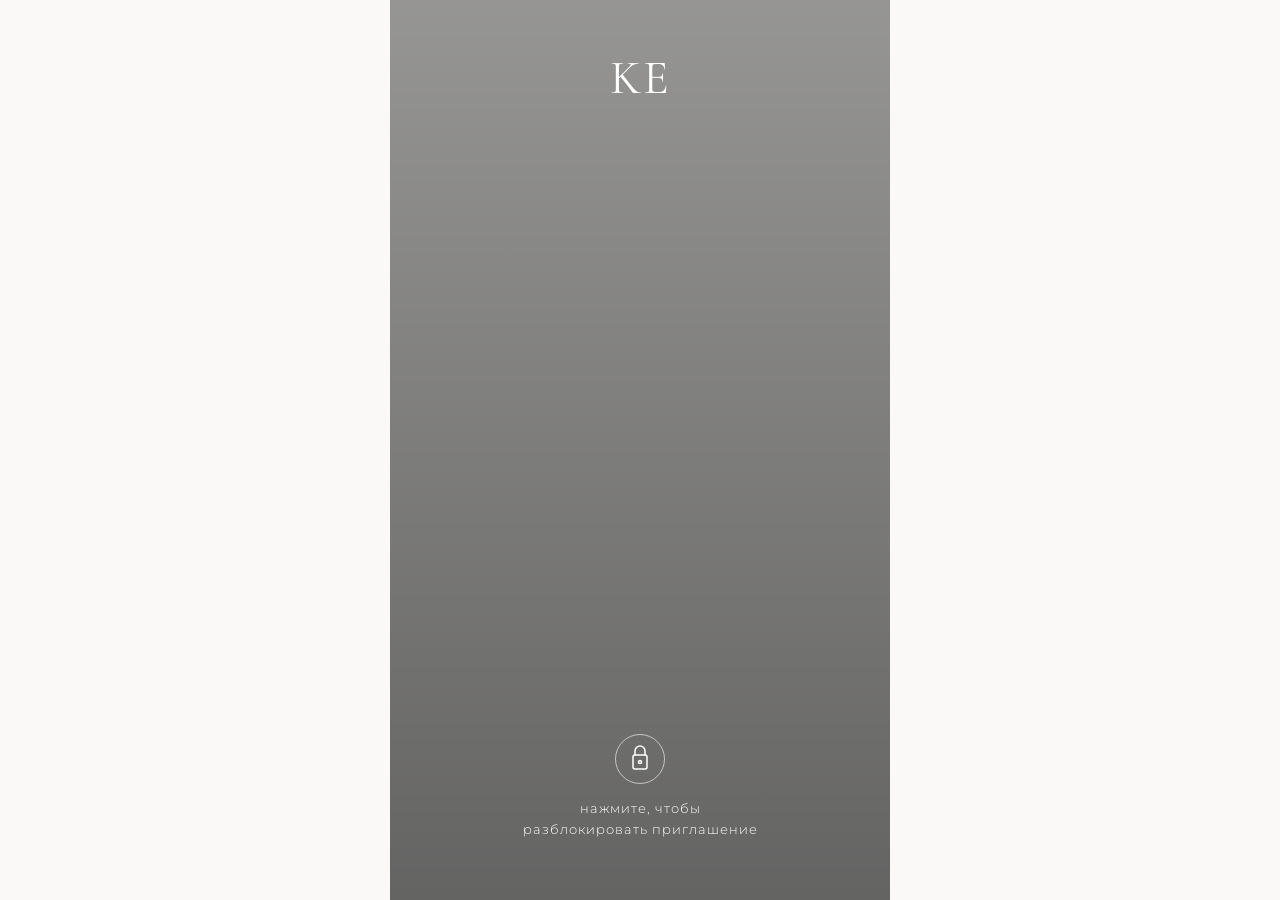
==== index.html @ 3325b59b "Rename main.html to index.html" ====
<!DOCTYPE html>
<html lang="ru">
<head>
    <meta charset="UTF-8">
    <meta name="viewport" content="width=device-width, initial-scale=1.0">
    <title>Приглашение на свадьбу | KE</title>
    <link rel="stylesheet" href="style.css">
    <link rel="preconnect" href="https://fonts.googleapis.com">
    <link rel="preconnect" href="https://fonts.gstatic.com" crossorigin>
    <link href="https://fonts.googleapis.com/css2?family=Cormorant+Garamond:wght@400;500;600&family=Montserrat:wght@300;400;500&display=swap" rel="stylesheet">
</head>
<body>

    <div id="unlock-screen" class="hero-screen">
        <div class="hero-logo">KE</div>
        <div class="unlock-container" id="unlock-btn">
            <div class="lock-icon">
                <svg width="24" height="30" viewBox="0 0 24 30" fill="none" stroke="currentColor" stroke-width="1.5">
                    <rect x="5" y="11" width="14" height="14" rx="2"></rect>
                    <path d="M7 11V7a5 5 0 0110 0v4"></path>
                    <circle cx="12" cy="18" r="1.5"></circle>
                </svg>
            </div>
            <p>нажмите, чтобы<br>разблокировать приглашение</p>
        </div>
    </div>

    <div id="main-content" class="content-hidden">
        
        <section class="section-greeting">
            <p class="italic-subtitle">осталось до свадьбы:</p>
            <div class="countdown" id="countdown">
                <div class="time-block"><span id="days">0</span><small>дней</small></div>
                <div class="colon">:</div>
                <div class="time-block"><span id="hours">0</span><small>часов</small></div>
                <div class="colon">:</div>
                <div class="time-block"><span id="minutes">0</span><small>минут</small></div>
                <div class="colon">:</div>
                <div class="time-block"><span id="seconds">0</span><small>секунд</small></div>
            </div>

            <h1 class="main-title">ДОРОГИЕ ГОСТИ!</h1>
            <p class="main-text">с большим удовольствием приглашаем<br>вас отпраздновать самое важное событие<br>в нашей жизни - свадьбу!</p>

            <div class="date-display">
                <div class="date-row">
                    <span>МАЙ</span>
                    <span class="day-number">25</span>
                    <span>ВС</span>
                </div>
                <div class="year-row">2025</div>
            </div>
        </section>

        <section class="section-location">
            <h2 class="section-title">МЕСТО ТОРЖЕСТВА</h2>
            <p class="main-text">регистрация нашего брака пройдет<br>во Дворце Бракосочетания</p>
            <p class="main-text address">адрес: Малый Харитоньевский<br>пер., 10, стр 1.</p>
            
            <div class="map-container">
                <img src="https://images.unsplash.com/photo-1524661135-423995f22d0b?auto=format&fit=crop&w=600&q=80" alt="Карта проезда">
            </div>

            <p class="main-text">наша свадьба пройдет на<br>теплоходе "Императрица"</p>
        </section>

        <section class="section-program">
            <h2 class="section-title">ПРОГРАММА ДНЯ</h2>
            <p class="main-text date-subtitle">воскресенье, 25 мая 2025 г.</p>

            <div class="program-item">
                <div class="program-time">12:30</div>
                <div class="program-desc">регистрация брака</div>
                <img src="https://images.unsplash.com/photo-1515934751635-c81c6bc9a2d8?auto=format&fit=crop&w=600&q=80" alt="Кольца">
            </div>

            <div class="program-item">
                <div class="program-time">15:00 - 22:00</div>
                <div class="program-desc">праздничный вечер</div>
                <img src="https://images.unsplash.com/photo-1511795409834-ef04bbd61622?auto=format&fit=crop&w=600&q=80" alt="Праздник">
            </div>
        </section>

        <section class="section-info">
            <h2 class="section-title">ДРЕСС-КОД</h2>
            <p class="main-text">у нас нет строгих требований и<br>пожеланий к вашим нарядам, главное<br>для нас - ваше присутствие, приходите в<br>том, в чем будете чувствовать себя<br>самыми красивыми</p>

            <h2 class="section-title">ПОЖЕЛАНИЯ</h2>
            <p class="main-text">пожалуйста, оставьте ваших малышей в<br>надежных руках на время праздничного<br>вечера, так как на теплоходе не<br>предусмотрены детские зоны для<br>организации детского досуга</p>
        </section>

        <section class="section-rsvp">
            <h2 class="section-title">АНКЕТА ГОСТЯ</h2>
            <p class="main-text">Пожалуйста, подтвердите свое<br>присутствие до 10.05.2025</p>

            <form id="rsvp-form" class="rsvp-form">
                <div class="form-group">
                    <label>Ваши имя и фамилия</label>
                    <input type="text" name="name" required>
                </div>

                <div class="form-group radio-group">
                    <label>Сможете ли присутствовать на<br>нашем торжестве?</label>
                    <label class="radio-label"><input type="radio" name="attendance" value="yes" required> Да</label>
                    <label class="radio-label"><input type="radio" name="attendance" value="no"> Нет</label>
                    <label class="radio-label"><input type="radio" name="attendance" value="maybe"> Пока не знаю</label>
                </div>

                <div class="form-group">
                    <label>С кем вы планируете прийти?</label>
                    <input type="text" name="companion">
                </div>

                <button type="submit" class="submit-btn">ОТВЕТИТЬ</button>
            </form>
        </section>

        <section class="section-contact">
            <h2 class="section-title">СВЯЗЬ</h2>
            <p class="main-text">если вы заблудились, готовите<br>сюрприз или у вас появились какие-<br>либо вопросы, вам с радостью<br>поможет наш ведущий</p>
            
            <div class="host-box">
                <span class="host-name">Вадим</span>
            </div>
        </section>

    </div>

    <script src="script.js"></script>
</body>
</html>
---- style.css ----
/* Базовые настройки */
:root {
    --bg-color: #faf9f7;
    --text-color: #2c2c2c;
    --accent-color: #000000;
    --border-color: #d1d1d1;
    --font-serif: 'Cormorant Garamond', serif;
    --font-sans: 'Montserrat', sans-serif;
}

* {
    box-sizing: border-box;
    margin: 0;
    padding: 0;
}

body {
    background-color: var(--bg-color);
    color: var(--text-color);
    font-family: var(--font-sans);
    line-height: 1.6;
    display: flex;
    flex-direction: column;
    align-items: center; /* Центрирование для десктопов */
    -webkit-font-smoothing: antialiased;
}

/* Ограничиваем ширину для десктопов, чтобы сохранить мобильный вид */
#main-content {
    width: 100%;
    max-width: 500px; /* Идеальная ширина для таких приглашений */
    background-color: #ffffff;
    box-shadow: 0 0 20px rgba(0,0,0,0.05);
    overflow: hidden;
    transition: opacity 1s ease;
}

.content-hidden {
    opacity: 0;
    height: 0;
    overflow: hidden;
}

.content-visible {
    opacity: 1;
    height: auto;
}

/* Стартовый экран с фото */
.hero-screen {
    position: relative;
    width: 100%;
    max-width: 500px;
    height: 100vh;
    background-image: linear-gradient(rgba(0,0,0,0.4), rgba(0,0,0,0.6)), url('https://images.unsplash.com/photo-1519741497674-611481863552?auto=format&fit=crop&w=800&q=80');
    background-size: cover;
    background-position: center;
    display: flex;
    flex-direction: column;
    justify-content: space-between;
    align-items: center;
    color: #ffffff;
    transition: transform 0.8s ease, opacity 0.8s ease;
}

.hero-screen.hidden {
    transform: translateY(-100%);
    opacity: 0;
    pointer-events: none;
    position: absolute;
}

.hero-logo {
    font-family: var(--font-serif);
    font-size: 3rem;
    margin-top: 40px;
    letter-spacing: 2px;
}

.unlock-container {
    margin-bottom: 60px;
    text-align: center;
    cursor: pointer;
    animation: pulse 2s infinite;
}

.lock-icon {
    width: 50px;
    height: 50px;
    border: 1px solid rgba(255,255,255,0.6);
    border-radius: 50%;
    display: flex;
    justify-content: center;
    align-items: center;
    margin: 0 auto 15px auto;
}

.unlock-container p {
    font-size: 0.8rem;
    font-weight: 300;
    letter-spacing: 1px;
}

@keyframes pulse {
    0% { transform: scale(1); opacity: 0.8; }
    50% { transform: scale(1.05); opacity: 1; }
    100% { transform: scale(1); opacity: 0.8; }
}

/* Общие стили для секций */
section {
    padding: 60px 20px;
    text-align: center;
}

.section-title, .main-title {
    font-family: var(--font-serif);
    font-size: 2rem;
    font-weight: 400;
    text-transform: uppercase;
    letter-spacing: 2px;
    margin-bottom: 30px;
}

.main-text {
    font-size: 0.9rem;
    font-weight: 300;
    color: #555;
    margin-bottom: 20px;
}

/* Таймер */
.italic-subtitle {
    font-family: var(--font-serif);
    font-style: italic;
    font-size: 1.5rem;
    margin-bottom: 20px;
}

.countdown {
    display: flex;
    justify-content: center;
    align-items: center;
    margin-bottom: 50px;
}

.time-block {
    display: flex;
    flex-direction: column;
    min-width: 50px;
}

.time-block span {
    font-size: 1.8rem;
    font-weight: 400;
}

.time-block small {
    font-size: 0.6rem;
    text-transform: uppercase;
    letter-spacing: 1px;
    color: #777;
}

.colon {
    font-size: 1.5rem;
    margin: 0 10px 15px 10px;
}

/* Дата */
.date-display {
    margin-top: 40px;
    border-top: 1px solid var(--border-color);
    border-bottom: 1px solid var(--border-color);
    padding: 15px 0;
    width: 80%;
    margin-left: auto;
    margin-right: auto;
}

.date-row {
    display: flex;
    justify-content: center;
    align-items: center;
    font-size: 1.2rem;
    letter-spacing: 2px;
}

.day-number {
    font-size: 2.5rem;
    font-family: var(--font-serif);
    margin: 0 20px;
}

.year-row {
    font-size: 1.1rem;
    letter-spacing: 4px;
    margin-top: 10px;
}

/* Программа */
.date-subtitle {
    margin-bottom: 30px;
}

.program-item {
    border: 1px dashed var(--accent-color);
    padding: 20px;
    margin-bottom: 20px;
}

.program-time {
    font-size: 1.1rem;
    font-weight: 500;
    margin-bottom: 5px;
}

.program-desc {
    font-size: 0.9rem;
    margin-bottom: 15px;
}

.program-item img, .map-container img {
    width: 100%;
    height: auto;
    display: block;
}

.map-container {
    margin: 20px 0;
}

/* Анкета (Форма) */
.rsvp-form {
    text-align: left;
    margin-top: 30px;
}

.form-group {
    margin-bottom: 25px;
}

.form-group label {
    display: block;
    font-size: 0.9rem;
    margin-bottom: 10px;
    text-align: center;
}

input[type="text"] {
    width: 100%;
    padding: 12px;
    border: 1px solid var(--border-color);
    background: transparent;
    font-family: var(--font-sans);
    font-size: 1rem;
    text-align: center;
}

input[type="text"]:focus {
    outline: none;
    border-color: var(--accent-color);
}

.radio-group {
    display: flex;
    flex-direction: column;
    align-items: flex-start;
    padding-left: 20%;
}

.radio-label {
    display: flex !important;
    align-items: center;
    font-size: 0.9rem !important;
    font-weight: 300;
    margin-bottom: 8px !important;
    cursor: pointer;
}

.radio-label input {
    margin-right: 10px;
    accent-color: var(--accent-color);
}

.submit-btn {
    display: block;
    width: 150px;
    margin: 40px auto 0;
    padding: 12px 0;
    background: transparent;
    border: 1px solid var(--accent-color);
    font-family: var(--font-serif);
    font-size: 1.1rem;
    letter-spacing: 2px;
    cursor: pointer;
    transition: all 0.3s ease;
}

.submit-btn:hover {
    background: var(--accent-color);
    color: #fff;
}

/* Связь */
.host-box {
    border: 1px dashed var(--accent-color);
    padding: 20px;
    margin: 30px auto 0;
    width: 80%;
}

.host-name {
    font-family: var(--font-serif);
    font-size: 2rem;
    font-style: italic;
}
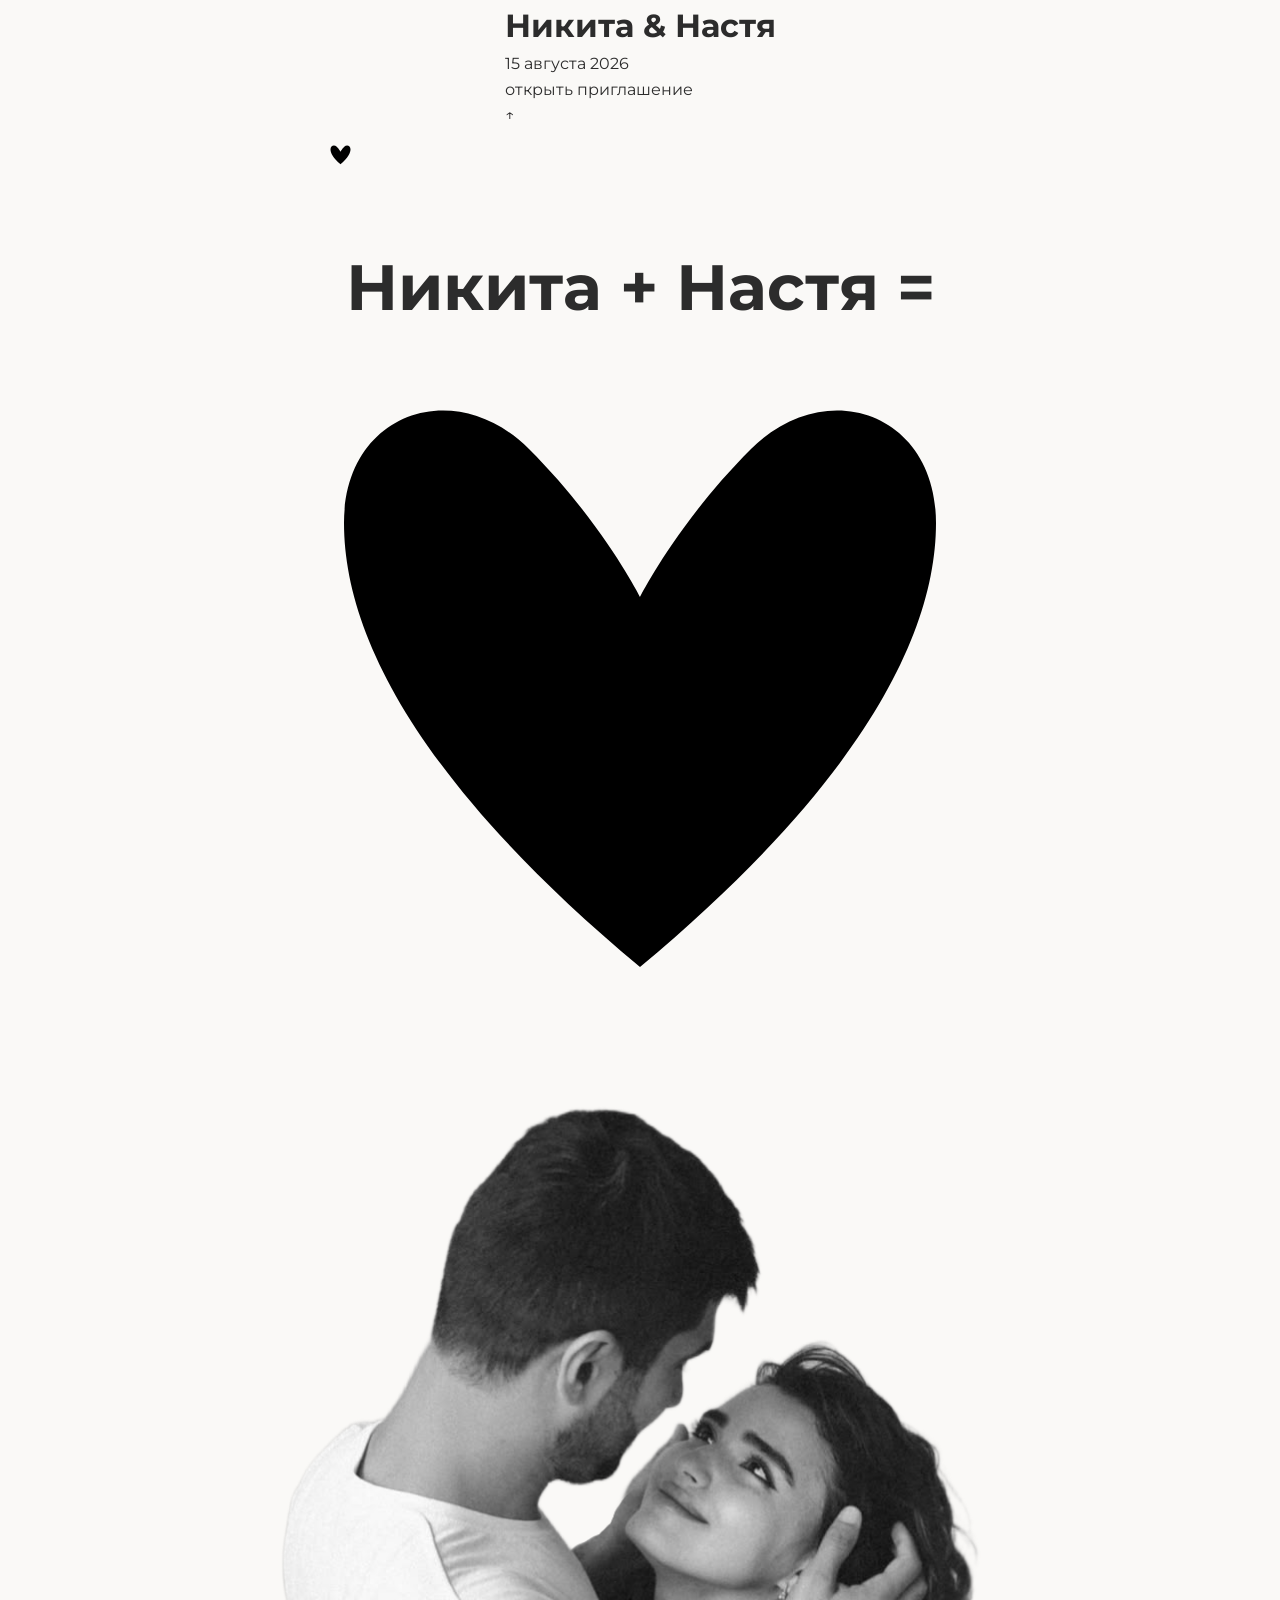
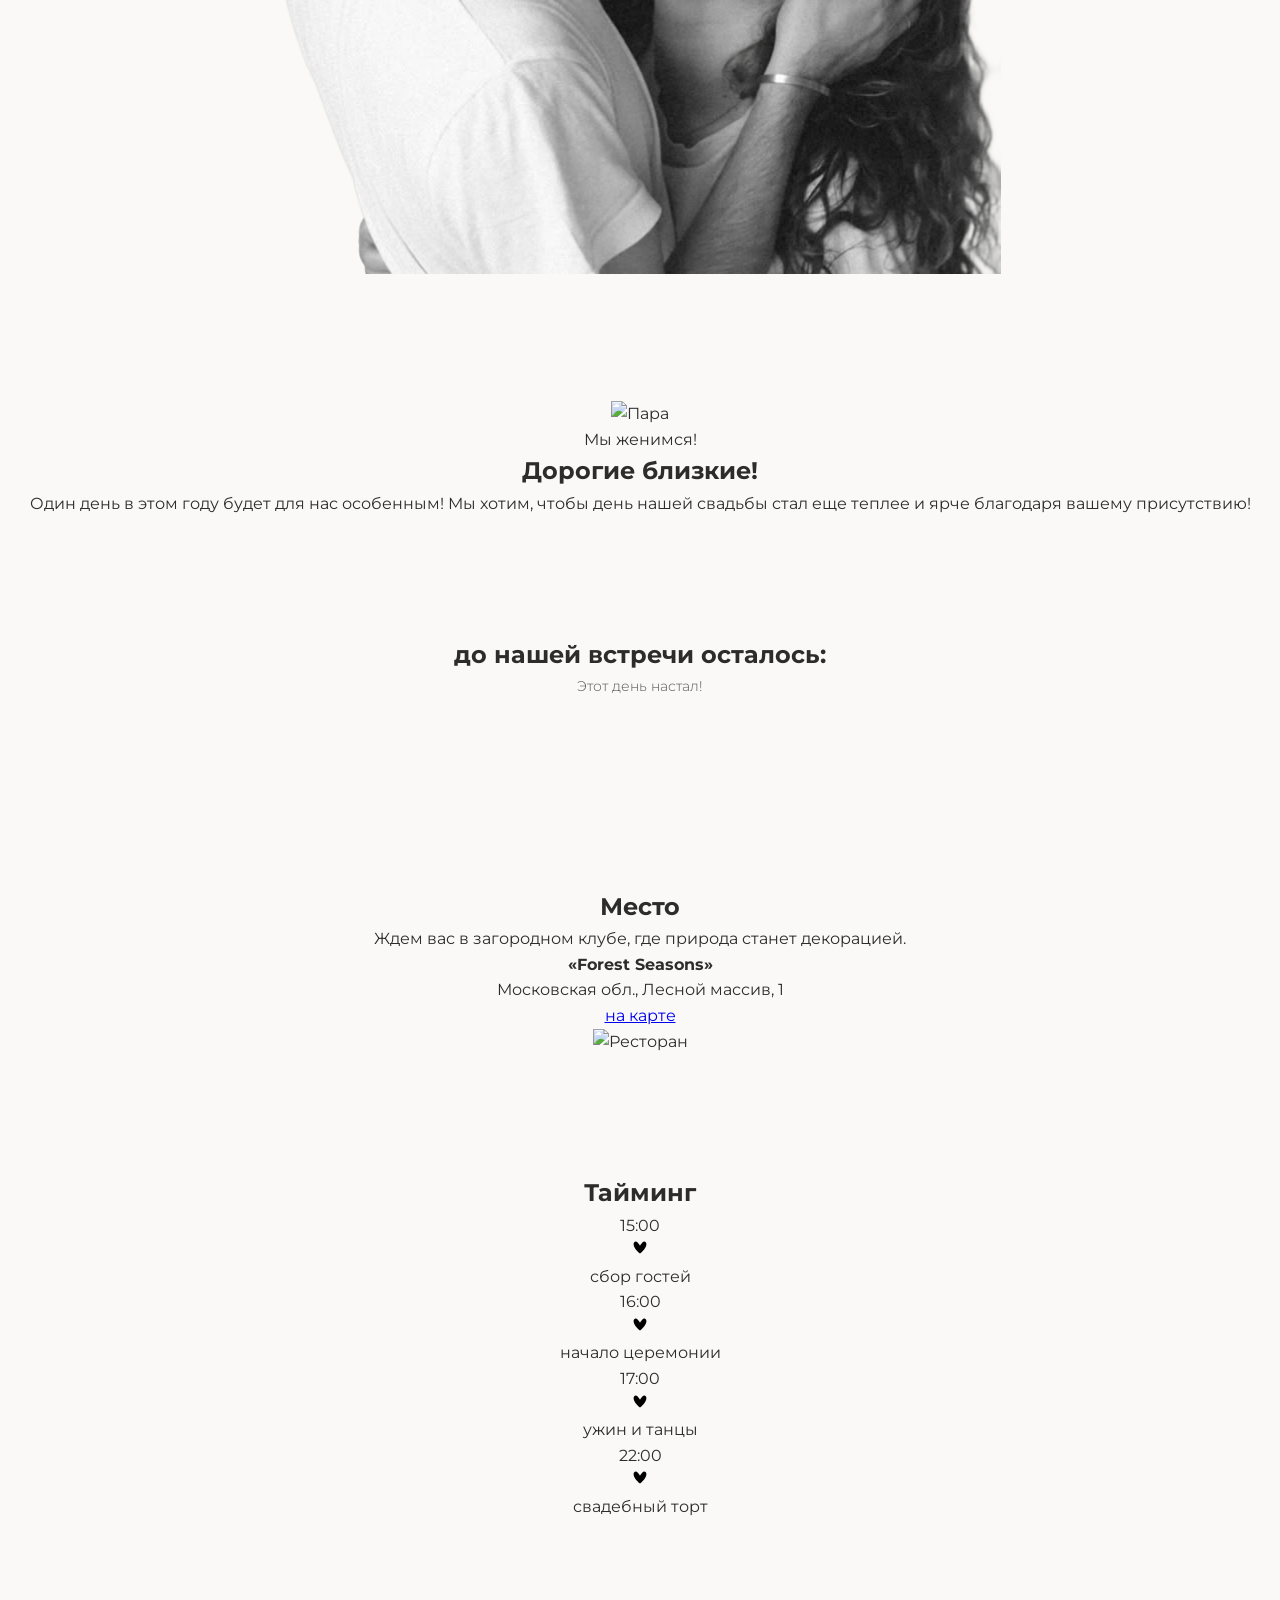
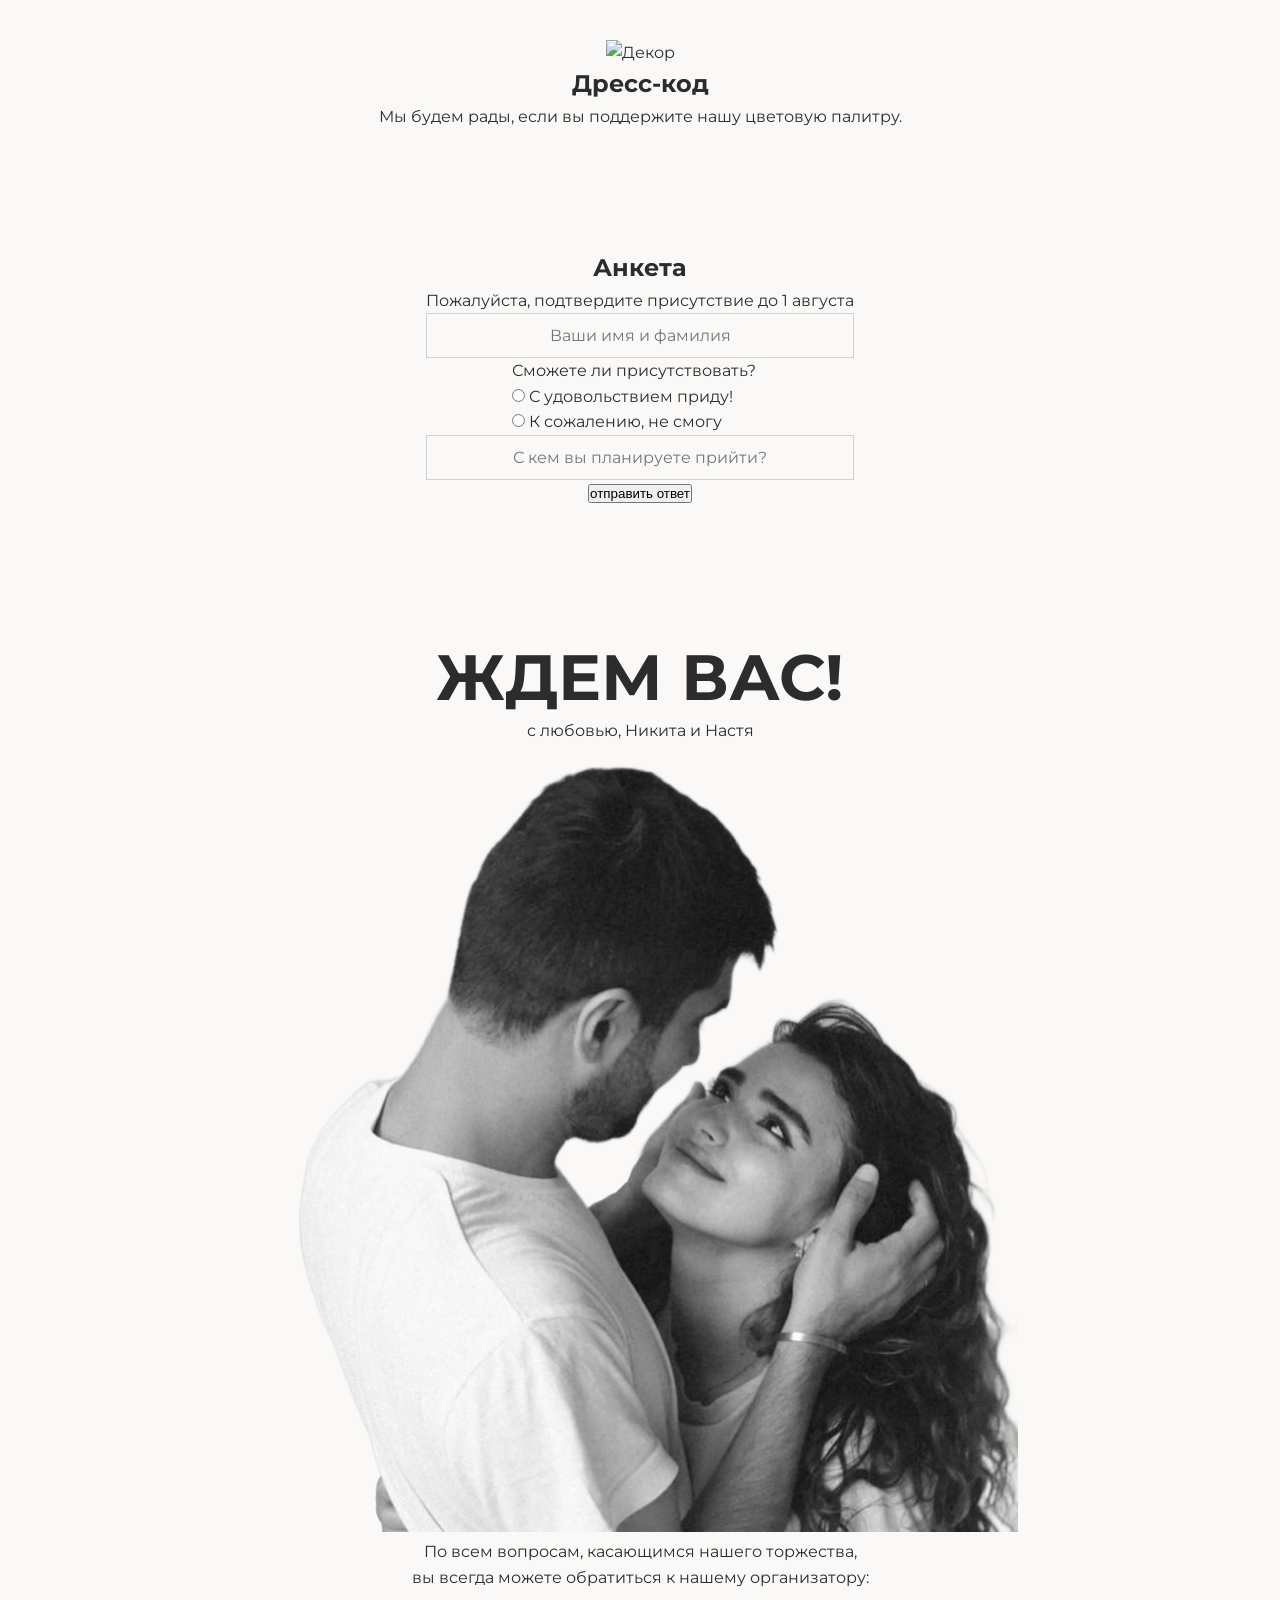
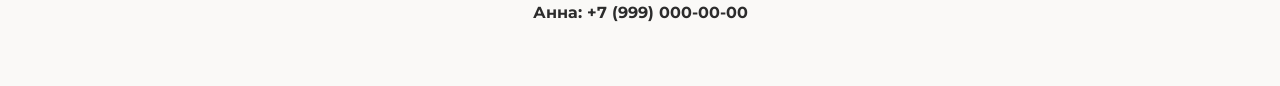
==== commit dc15167d: "html" ====
--- a/index.html
+++ b/index.html
@@ -3,127 +3,166 @@
 <head>
     <meta charset="UTF-8">
     <meta name="viewport" content="width=device-width, initial-scale=1.0">
-    <title>Приглашение на свадьбу | KE</title>
+    <title>Приглашение на свадьбу | Крафт v2</title>
     <link rel="stylesheet" href="style.css">
     <link rel="preconnect" href="https://fonts.googleapis.com">
     <link rel="preconnect" href="https://fonts.gstatic.com" crossorigin>
-    <link href="https://fonts.googleapis.com/css2?family=Cormorant+Garamond:wght@400;500;600&family=Montserrat:wght@300;400;500&display=swap" rel="stylesheet">
+    <link href="https://fonts.googleapis.com/css2?family=Caveat:wght@500;700&family=Montserrat:wght@400;500;600&family=Amatic+SC:wght@700&display=swap" rel="stylesheet">
 </head>
 <body>
 
-    <div id="unlock-screen" class="hero-screen">
-        <div class="hero-logo">KE</div>
-        <div class="unlock-container" id="unlock-btn">
-            <div class="lock-icon">
-                <svg width="24" height="30" viewBox="0 0 24 30" fill="none" stroke="currentColor" stroke-width="1.5">
-                    <rect x="5" y="11" width="14" height="14" rx="2"></rect>
-                    <path d="M7 11V7a5 5 0 0110 0v4"></path>
-                    <circle cx="12" cy="18" r="1.5"></circle>
-                </svg>
+    <div id="unlock-screen">
+        <div class="unlock-content">
+            <h1 class="unlock-names">Никита & Настя</h1>
+            <p class="unlock-date">15 августа 2026</p>
+            <div class="swipe-btn" id="unlock-btn">
+                <span>открыть приглашение</span>
+                <div class="arrow-up">↑</div>
             </div>
-            <p>нажмите, чтобы<br>разблокировать приглашение</p>
         </div>
     </div>
 
-    <div id="main-content" class="content-hidden">
+    <div id="main-wrapper" class="hidden">
         
-        <section class="section-greeting">
-            <p class="italic-subtitle">осталось до свадьбы:</p>
-            <div class="countdown" id="countdown">
-                <div class="time-block"><span id="days">0</span><small>дней</small></div>
-                <div class="colon">:</div>
-                <div class="time-block"><span id="hours">0</span><small>часов</small></div>
-                <div class="colon">:</div>
-                <div class="time-block"><span id="minutes">0</span><small>минут</small></div>
-                <div class="colon">:</div>
-                <div class="time-block"><span id="seconds">0</span><small>секунд</small></div>
-            </div>
+        <div class="blob-bg blob-bg-green blob-1"></div>
+        <div class="blob-bg blob-bg-red blob-2"></div>
 
-            <h1 class="main-title">ДОРОГИЕ ГОСТИ!</h1>
-            <p class="main-text">с большим удовольствием приглашаем<br>вас отпраздновать самое важное событие<br>в нашей жизни - свадьбу!</p>
+        <svg class="decor decor-star-1" width="40" height="40" viewBox="0 0 100 100" fill="none" stroke="var(--accent-green)" stroke-width="4" stroke-linecap="round"><path d="M50 10 Q50 50 10 50 Q50 50 50 90 Q50 50 90 50 Q50 50 50 10"/></svg>
+        <svg class="decor decor-star-2" width="30" height="30" viewBox="0 0 100 100" fill="none" stroke="var(--accent-red)" stroke-width="4" stroke-linecap="round"><path d="M50 10 Q50 50 10 50 Q50 50 50 90 Q50 50 90 50 Q50 50 50 10"/></svg>
+        <svg class="decor decor-heart-1" width="25" height="25" viewBox="0 0 100 100" fill="var(--accent-red)"><path d="M50 85 C20 60 10 40 10 25 C10 10 25 5 35 15 C45 25 50 35 50 35 C50 35 55 25 65 15 C75 5 90 10 90 25 C90 40 80 60 50 85 Z"/></svg>
 
-            <div class="date-display">
-                <div class="date-row">
-                    <span>МАЙ</span>
-                    <span class="day-number">25</span>
-                    <span>ВС</span>
+        <main class="container">
+            
+            <section class="section hero-section reveal">
+                <div class="hero-content text-center">
+                    <h1 class="marker-title text-dark" style="font-size: 4rem;">Никита + Настя =</h1>
+                    <div class="hero-photo-wrapper">
+                        <svg class="bg-heart" viewBox="0 0 100 100" fill="var(--accent-red)"><path d="M50 85 C20 60 10 40 10 25 C10 10 25 5 35 15 C45 25 50 35 50 35 C50 35 55 25 65 15 C75 5 90 10 90 25 C90 40 80 60 50 85 Z"/></svg>
+                            
+                        <img src="end.png" alt="Никита и Настя" class="couple-photo">
+                        </div>
+                    </div>
                 </div>
-                <div class="year-row">2025</div>
-            </div>
-        </section>
+            </section>
 
-        <section class="section-location">
-            <h2 class="section-title">МЕСТО ТОРЖЕСТВА</h2>
-            <p class="main-text">регистрация нашего брака пройдет<br>во Дворце Бракосочетания</p>
-            <p class="main-text address">адрес: Малый Харитоньевский<br>пер., 10, стр 1.</p>
-            
-            <div class="map-container">
-                <img src="https://images.unsplash.com/photo-1524661135-423995f22d0b?auto=format&fit=crop&w=600&q=80" alt="Карта проезда">
-            </div>
+            <section class="section header-section reveal">
+                <div class="polaroid rotate-right with-tape">
+                    <img src="https://images.unsplash.com/photo-1520854221256-17451cc331bf?auto=format&fit=crop&w=800&q=80" alt="Пара">
+                    <div class="polaroid-caption">Мы женимся!</div>
+                </div>
+                <div class="text-blob-wrapper text-blob-green reveal">
+                    <h2 class="marker-title text-center text-white">Дорогие близкие!</h2>
+                    <p class="text-center text-white">Один день в этом году будет для нас особенным! Мы хотим, чтобы день нашей свадьбы стал еще теплее и ярче благодаря вашему присутствию!</p>
+                </div>
+            </section>
 
-            <p class="main-text">наша свадьба пройдет на<br>теплоходе "Императрица"</p>
-        </section>
+            <section class="section timer-section reveal">
+                <h2 class="handwritten">до нашей встречи осталось:</h2>
+                <div class="countdown" id="countdown">
+                    <div class="sticker"><span id="days">00</span><small>дней</small></div>
+                    <div class="sticker"><span id="hours">00</span><small>часов</small></div>
+                    <div class="sticker"><span id="minutes">00</span><small>минут</small></div>
+                    <div class="sticker"><span id="seconds">00</span><small>секунд</small></div>
+                </div>
+            </section>
 
-        <section class="section-program">
-            <h2 class="section-title">ПРОГРАММА ДНЯ</h2>
-            <p class="main-text date-subtitle">воскресенье, 25 мая 2025 г.</p>
+            <section class="section place-section reveal">
+                <div class="text-blob-wrapper text-blob-red reveal">
+                    <h2 class="marker-title text-center text-white">Место</h2>
+                    <p class="text-center text-white">Ждем вас в загородном клубе, где природа станет декорацией.</p>
+                    <p class="text-center text-white"><strong>«Forest Seasons»</strong><br>Московская обл., Лесной массив, 1</p>
+                    <a href="#" class="btn-outline">на карте</a>
+                </div>
+                <div class="polaroid rotate-left with-tape">
+                    <img src="https://images.unsplash.com/photo-1519225421980-715cb0215aed?auto=format&fit=crop&w=800&q=80" alt="Ресторан">
+                </div>
+            </section>
 
-            <div class="program-item">
-                <div class="program-time">12:30</div>
-                <div class="program-desc">регистрация брака</div>
-                <img src="https://images.unsplash.com/photo-1515934751635-c81c6bc9a2d8?auto=format&fit=crop&w=600&q=80" alt="Кольца">
-            </div>
+            <section class="section timeline-section reveal">
+                <h2 class="marker-title text-green">Тайминг</h2>
+                <div class="timeline-simple">
+                    
+                    <div class="time-row reveal">
+                        <div class="time-val">15:00</div>
+                        <svg class="time-heart" width="16" height="16" viewBox="0 0 100 100" fill="var(--accent-red)"><path d="M50 85 C20 60 10 40 10 25 C10 10 25 5 35 15 C45 25 50 35 50 35 C50 35 55 25 65 15 C75 5 90 10 90 25 C90 40 80 60 50 85 Z"/></svg>
+                        <div class="time-desc">сбор гостей</div>
+                    </div>
 
-            <div class="program-item">
-                <div class="program-time">15:00 - 22:00</div>
-                <div class="program-desc">праздничный вечер</div>
-                <img src="https://images.unsplash.com/photo-1511795409834-ef04bbd61622?auto=format&fit=crop&w=600&q=80" alt="Праздник">
-            </div>
-        </section>
+                    <div class="time-row reveal">
+                        <div class="time-val">16:00</div>
+                        <svg class="time-heart" width="16" height="16" viewBox="0 0 100 100" fill="var(--accent-red)"><path d="M50 85 C20 60 10 40 10 25 C10 10 25 5 35 15 C45 25 50 35 50 35 C50 35 55 25 65 15 C75 5 90 10 90 25 C90 40 80 60 50 85 Z"/></svg>
+                        <div class="time-desc">начало церемонии</div>
+                    </div>
 
-        <section class="section-info">
-            <h2 class="section-title">ДРЕСС-КОД</h2>
-            <p class="main-text">у нас нет строгих требований и<br>пожеланий к вашим нарядам, главное<br>для нас - ваше присутствие, приходите в<br>том, в чем будете чувствовать себя<br>самыми красивыми</p>
+                    <div class="time-row reveal">
+                        <div class="time-val">17:00</div>
+                        <svg class="time-heart" width="16" height="16" viewBox="0 0 100 100" fill="var(--accent-red)"><path d="M50 85 C20 60 10 40 10 25 C10 10 25 5 35 15 C45 25 50 35 50 35 C50 35 55 25 65 15 C75 5 90 10 90 25 C90 40 80 60 50 85 Z"/></svg>
+                        <div class="time-desc">ужин и танцы</div>
+                    </div>
 
-            <h2 class="section-title">ПОЖЕЛАНИЯ</h2>
-            <p class="main-text">пожалуйста, оставьте ваших малышей в<br>надежных руках на время праздничного<br>вечера, так как на теплоходе не<br>предусмотрены детские зоны для<br>организации детского досуга</p>
-        </section>
+                    <div class="time-row reveal">
+                        <div class="time-val">22:00</div>
+                        <svg class="time-heart" width="16" height="16" viewBox="0 0 100 100" fill="var(--accent-red)"><path d="M50 85 C20 60 10 40 10 25 C10 10 25 5 35 15 C45 25 50 35 50 35 C50 35 55 25 65 15 C75 5 90 10 90 25 C90 40 80 60 50 85 Z"/></svg>
+                        <div class="time-desc">свадебный торт</div>
+                    </div>
 
-        <section class="section-rsvp">
-            <h2 class="section-title">АНКЕТА ГОСТЯ</h2>
-            <p class="main-text">Пожалуйста, подтвердите свое<br>присутствие до 10.05.2025</p>
+                </div>
+            </section>
 
-            <form id="rsvp-form" class="rsvp-form">
-                <div class="form-group">
-                    <label>Ваши имя и фамилия</label>
-                    <input type="text" name="name" required>
+            <section class="section dresscode-section reveal">
+                <div class="polaroid rotate-right with-tape">
+                    <img src="https://images.unsplash.com/photo-1511795409834-ef04bbd61622?auto=format&fit=crop&w=800&q=80" alt="Декор">
+                </div>
+                <div class="text-blob-wrapper text-blob-green reveal">
+                    <h2 class="marker-title text-center text-white">Дресс-код</h2>
+                    <p class="text-center text-white">Мы будем рады, если вы поддержите нашу цветовую палитру.</p>
+                    <div class="color-palette">
+                        <div class="color-circle" style="background-color: #8B9A7B;"></div>
+                        <div class="color-circle" style="background-color: #E08A82;"></div>
+                        <div class="color-circle" style="background-color: #D6CBB8;"></div>
+                        <div class="color-circle" style="background-color: #A3A3A3;"></div>
+                    </div>
+                </div>
+            </section>
+
+            <section class="section rsvp-section reveal">
+                <div class="rsvp-card">
+                    <h2 class="marker-title text-green text-center">Анкета</h2>
+                    <p class="handwritten text-center">Пожалуйста, подтвердите присутствие до 1 августа</p>
+                    
+                    <form id="rsvp-form">
+                        <input type="text" placeholder="Ваши имя и фамилия" required>
+                        
+                        <div class="radio-group">
+                            <p>Сможете ли присутствовать?</p>
+                            <label><input type="radio" name="attend" value="yes" required> С удовольствием приду!</label>
+                            <label><input type="radio" name="attend" value="no"> К сожалению, не смогу</label>
+                        </div>
+                        
+                        <input type="text" placeholder="С кем вы планируете прийти?">
+                        
+                        <button type="submit" class="btn-solid">отправить ответ</button>
+                    </form>
+                </div>
+            </section>
+
+            <section class="section end-section reveal">
+                <h2 class="marker-title text-dark" style="font-size: 4rem;">ЖДЕМ ВАС!</h2>
+                <p class="handwritten text-center" style="margin-top: -10px;">с любовью, Никита и Настя</p>
+                
+                <div class="hero-photo-wrapper mt-4">
+                    <svg class="decor decor-star-3" width="30" height="30" viewBox="0 0 100 100" fill="none" stroke="var(--accent-green)" stroke-width="4" stroke-linecap="round"><path d="M50 10 Q50 50 10 50 Q50 50 50 90 Q50 50 90 50 Q50 50 50 10"/></svg>
+                    
+                    <img src="end.png" alt="Никита и Настя" class="couple-photo">
                 </div>
 
-                <div class="form-group radio-group">
-                    <label>Сможете ли присутствовать на<br>нашем торжестве?</label>
-                    <label class="radio-label"><input type="radio" name="attendance" value="yes" required> Да</label>
-                    <label class="radio-label"><input type="radio" name="attendance" value="no"> Нет</label>
-                    <label class="radio-label"><input type="radio" name="attendance" value="maybe"> Пока не знаю</label>
+                <div class="contact-info text-center">
+                    <p>По всем вопросам, касающимся нашего торжества,<br>вы всегда можете обратиться к нашему организатору:</p>
+                    <p style="margin-top: 10px;"><strong>Анна: +7 (999) 000-00-00</strong></p>
                 </div>
+            </section>
 
-                <div class="form-group">
-                    <label>С кем вы планируете прийти?</label>
-                    <input type="text" name="companion">
-                </div>
-
-                <button type="submit" class="submit-btn">ОТВЕТИТЬ</button>
-            </form>
-        </section>
-
-        <section class="section-contact">
-            <h2 class="section-title">СВЯЗЬ</h2>
-            <p class="main-text">если вы заблудились, готовите<br>сюрприз или у вас появились какие-<br>либо вопросы, вам с радостью<br>поможет наш ведущий</p>
-            
-            <div class="host-box">
-                <span class="host-name">Вадим</span>
-            </div>
-        </section>
-
+        </main>
     </div>
 
     <script src="script.js"></script>
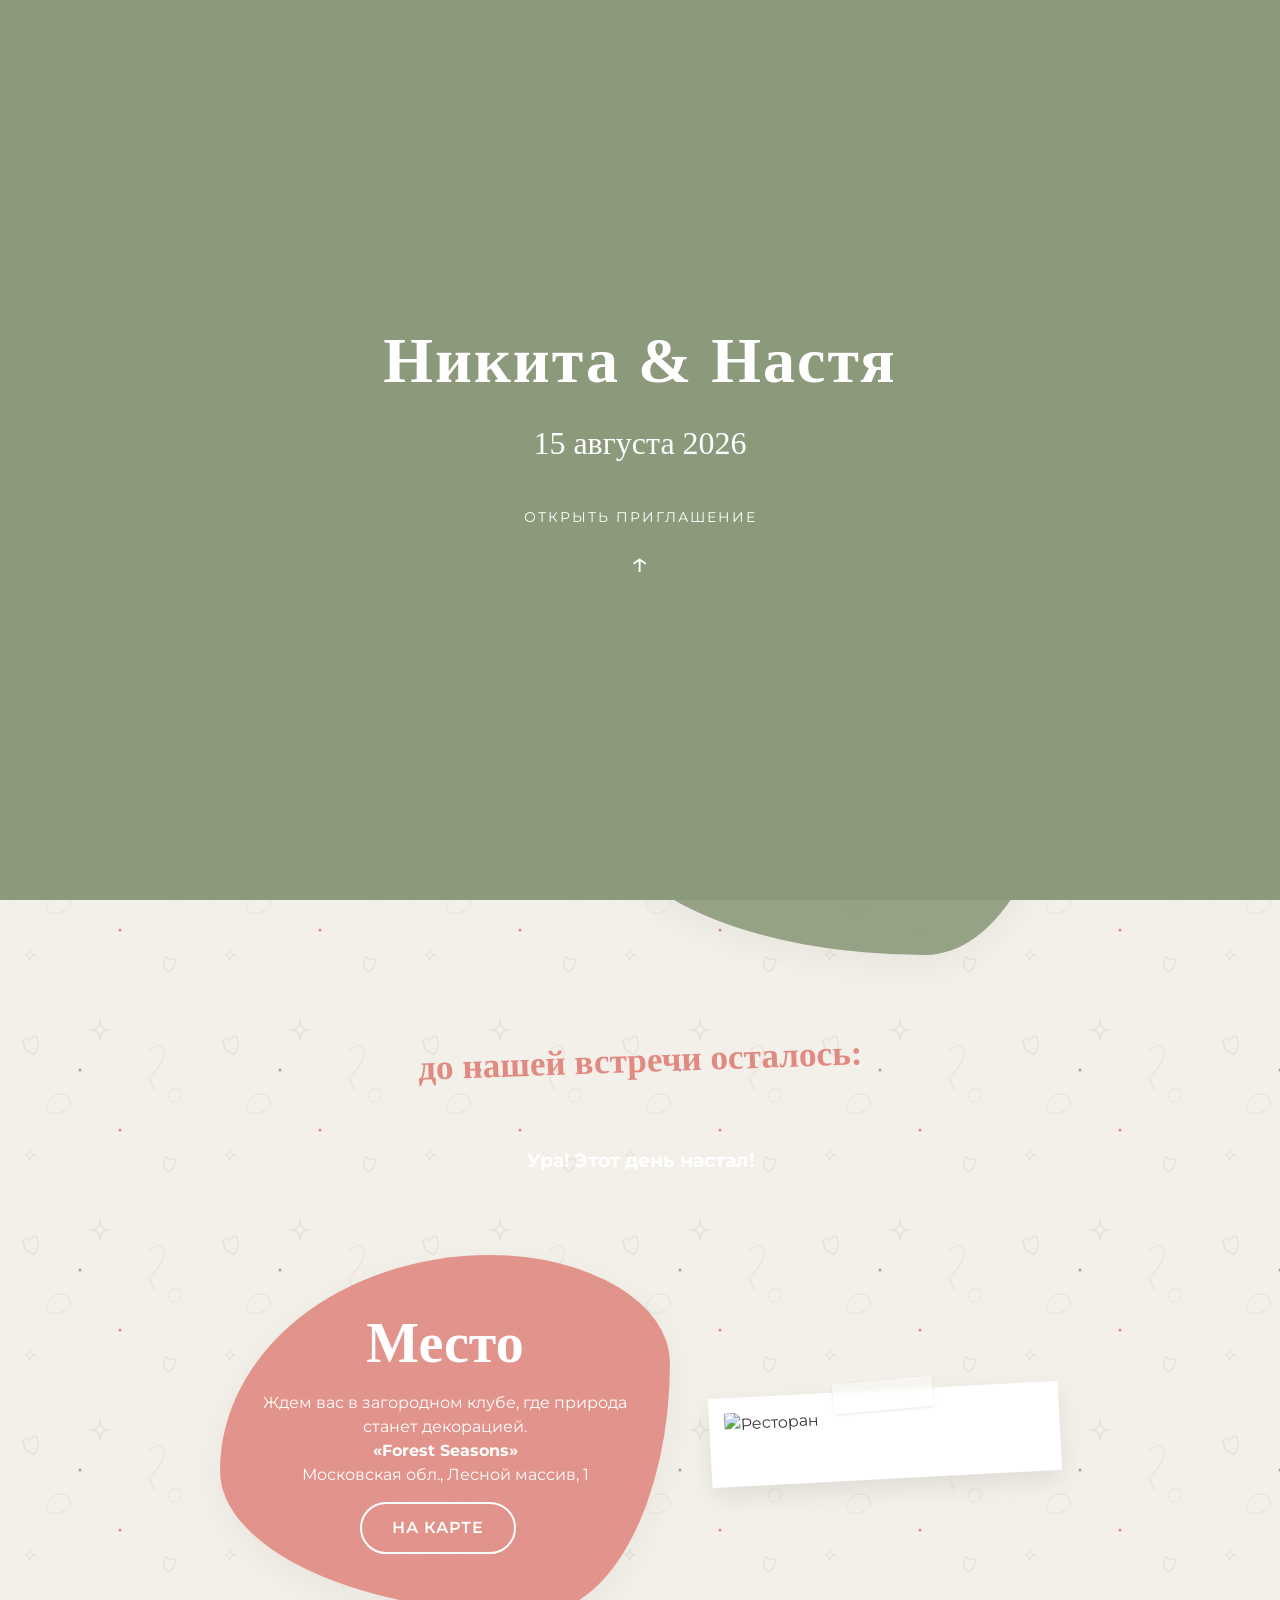
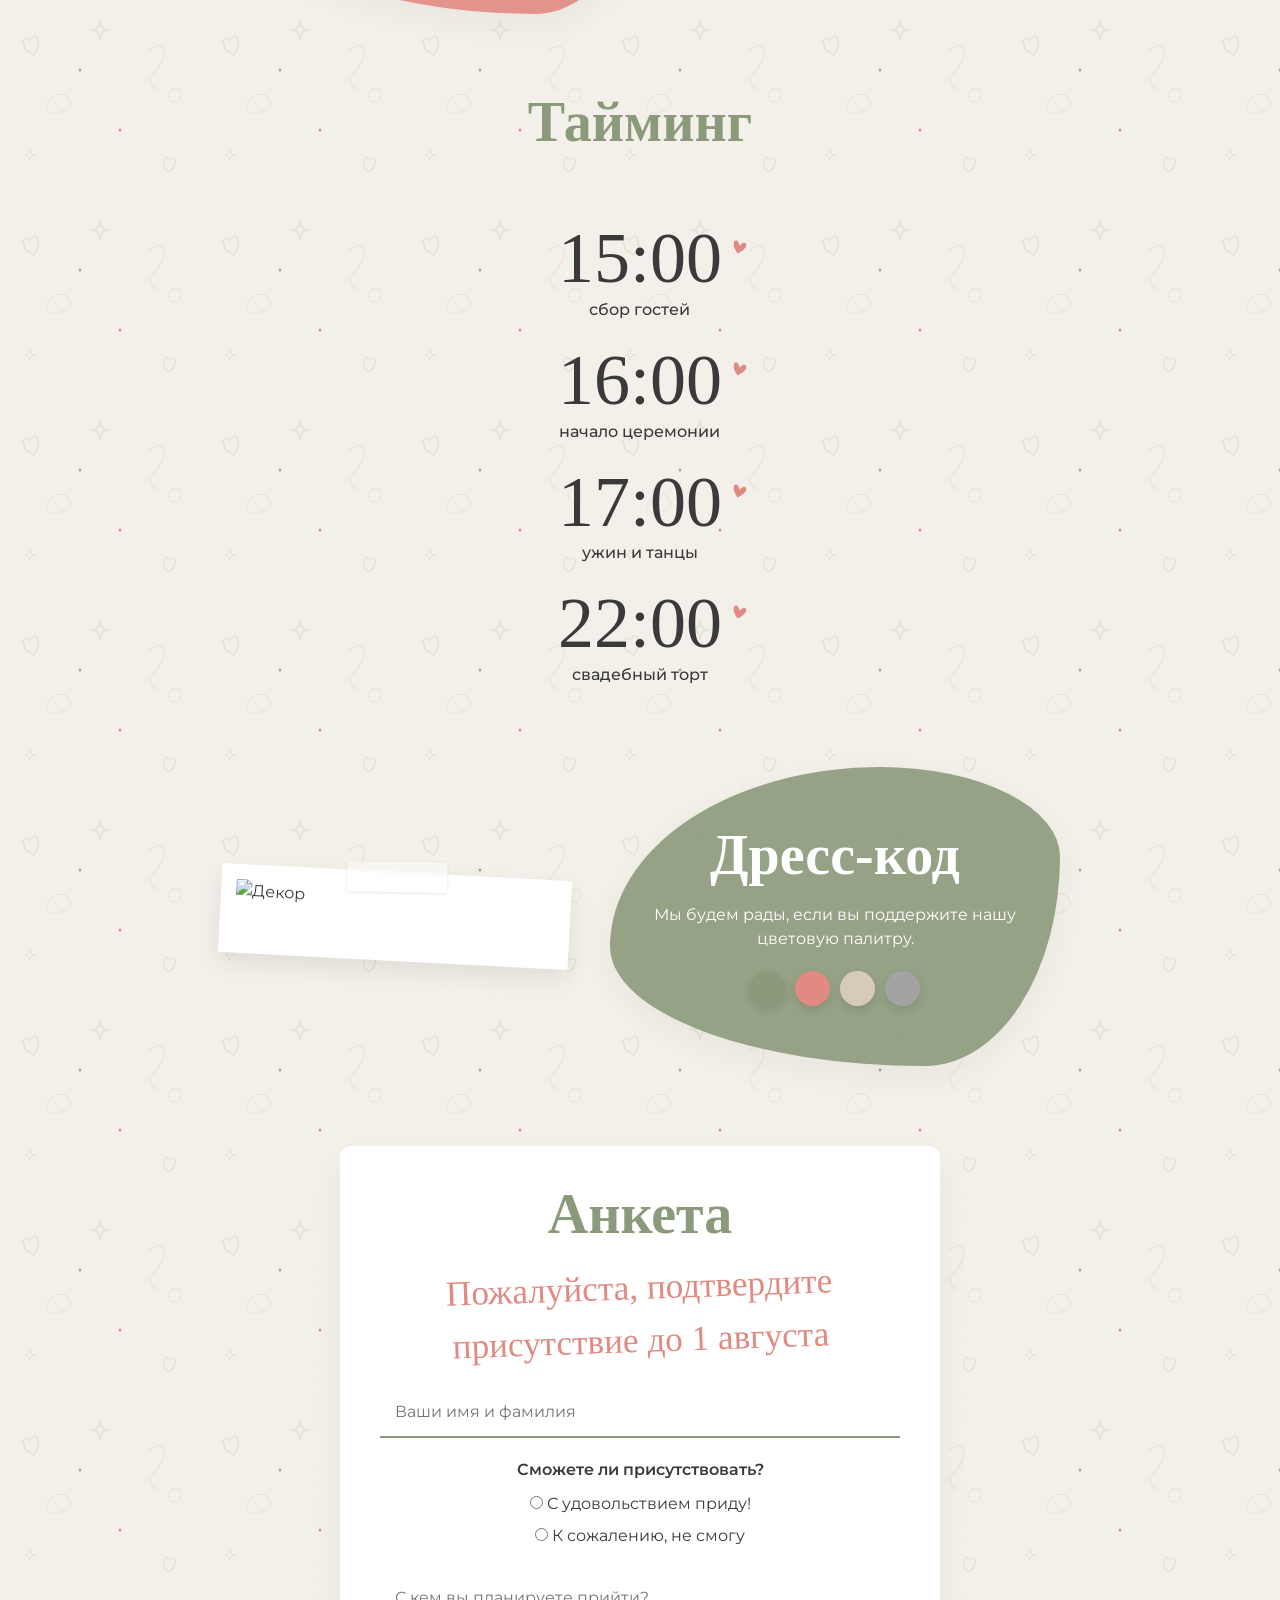
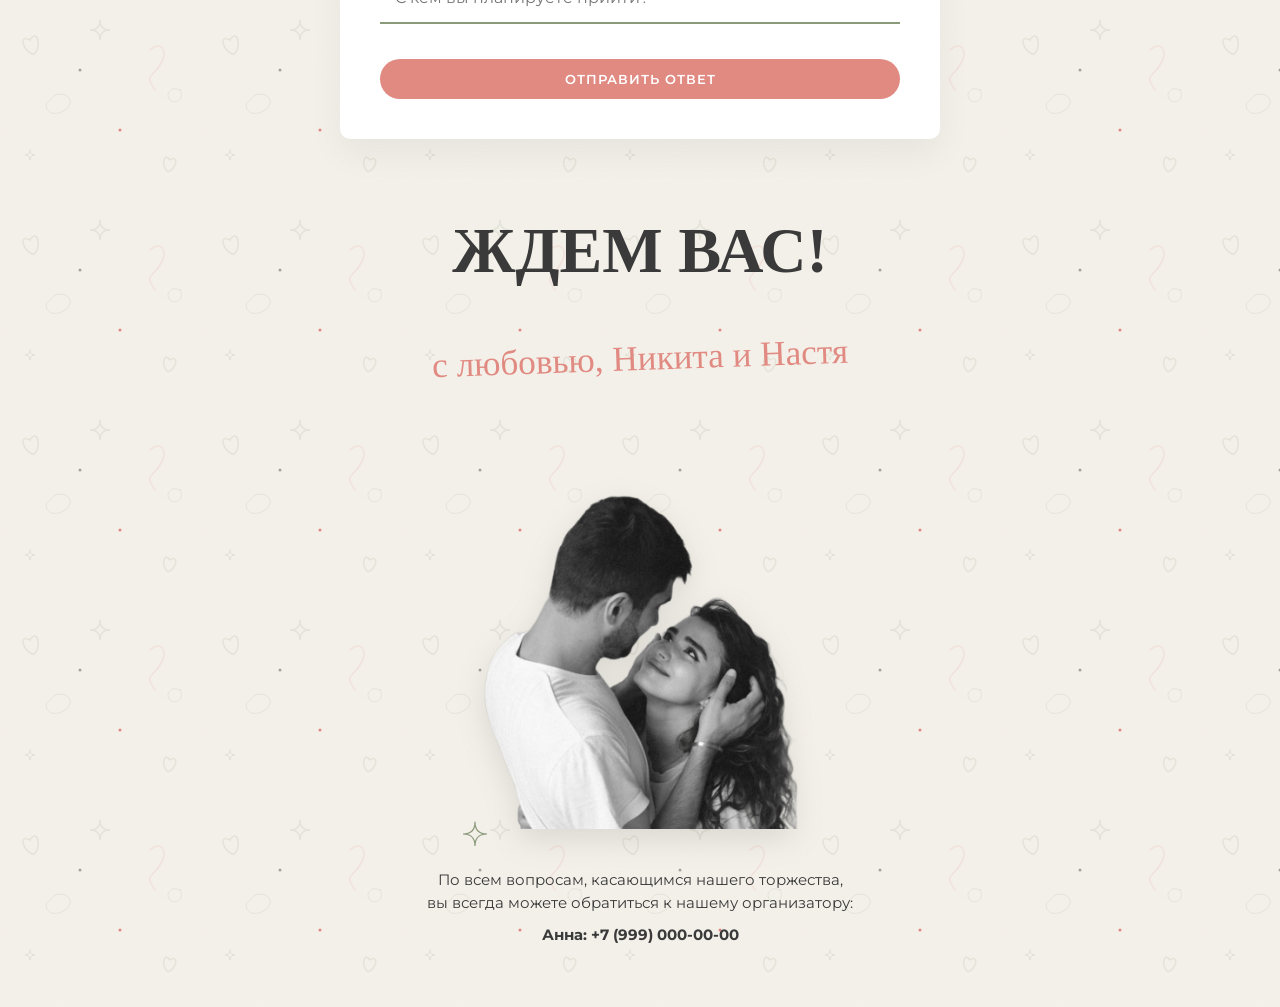
==== commit a27bcab5: "Add files via upload" ====
--- a/index.html
+++ b/index.html
@@ -167,4 +167,4 @@
 
     <script src="script.js"></script>
 </body>
-</html>
+</html>
--- a/style.css
+++ b/style.css
@@ -1,317 +1,460 @@
-/* Базовые настройки */
 :root {
-    --bg-color: #faf9f7;
-    --text-color: #2c2c2c;
-    --accent-color: #000000;
-    --border-color: #d1d1d1;
-    --font-serif: 'Cormorant Garamond', serif;
-    --font-sans: 'Montserrat', sans-serif;
+    --bg-color: #F4F1EA; /* Мягкий бежевый/бумажный */
+    --text-color: #3A3A3A;
+    --accent-red: #E08A82; /* Пастельно-красный */
+    --accent-green: #8B9A7B; /* Оливково-зеленый */
+    --font-main: 'Montserrat', sans-serif;
+    --font-marker: 'Amatic SC', cursive;
+    --font-hand: 'Caveat', cursive;
 }
 
 * {
-    box-sizing: border-box;
     margin: 0;
     padding: 0;
+    box-sizing: border-box;
 }
 
 body {
     background-color: var(--bg-color);
     color: var(--text-color);
-    font-family: var(--font-sans);
-    line-height: 1.6;
-    display: flex;
-    flex-direction: column;
-    align-items: center; /* Центрирование для десктопов */
-    -webkit-font-smoothing: antialiased;
-}
-
-/* Ограничиваем ширину для десктопов, чтобы сохранить мобильный вид */
-#main-content {
-    width: 100%;
-    max-width: 500px; /* Идеальная ширина для таких приглашений */
-    background-color: #ffffff;
-    box-shadow: 0 0 20px rgba(0,0,0,0.05);
-    overflow: hidden;
-    transition: opacity 1s ease;
-}
-
-.content-hidden {
-    opacity: 0;
-    height: 0;
-    overflow: hidden;
-}
-
-.content-visible {
-    opacity: 1;
-    height: auto;
-}
-
-/* Стартовый экран с фото */
-.hero-screen {
-    position: relative;
-    width: 100%;
-    max-width: 500px;
-    height: 100vh;
-    background-image: linear-gradient(rgba(0,0,0,0.4), rgba(0,0,0,0.6)), url('https://images.unsplash.com/photo-1519741497674-611481863552?auto=format&fit=crop&w=800&q=80');
-    background-size: cover;
-    background-position: center;
-    display: flex;
-    flex-direction: column;
-    justify-content: space-between;
-    align-items: center;
-    color: #ffffff;
-    transition: transform 0.8s ease, opacity 0.8s ease;
-}
-
-.hero-screen.hidden {
+    font-family: var(--font-main);
+    line-height: 1.5;
+    overflow-x: hidden;
+    
+    /* ОБНОВЛЕННЫЙ ФОН: 
+       Слой 1: Узор из дудлов (повторяющийся)
+       Слой 2: Текстура бумаги (шум) */
+    background-image: 
+        url('doodle-pattern.svg'),
+        url("data:image/svg+xml,%3Csvg width='100' height='100' viewBox='0 0 100 100' xmlns='http://www.w3.org/2000/svg'%3E%3Cfilter id='noise'%3E%3CfeTurbulence type='fractalNoise' baseFrequency='0.8' numOctaves='4' stitchTiles='stitch'/%3E%3C/filter%3E%3Crect width='100' height='100' filter='url(%23noise)' opacity='0.03'/%3E%3C/svg%3E");
+    background-repeat: repeat;
+    background-size: 200px 200px, 100px 100px; /* Размер дудлов и шума */
+}
+
+/* Экран блокировки */
+#unlock-screen {
+    position: fixed;
+    top: 0; left: 0; width: 100%; height: 100vh;
+    background-color: var(--accent-green);
+    display: flex;
+    justify-content: center;
+    align-items: center;
+    z-index: 9999;
+    transition: transform 0.8s cubic-bezier(0.77, 0, 0.175, 1);
+    color: #fff;
+    text-align: center;
+}
+
+#unlock-screen.unlocked {
     transform: translateY(-100%);
+}
+
+.unlock-content {
+    display: flex;
+    flex-direction: column;
+    align-items: center;
+}
+
+.unlock-names {
+    font-family: var(--font-marker);
+    font-size: 4rem;
+    letter-spacing: 2px;
+    margin-bottom: 10px;
+}
+
+.unlock-date {
+    font-family: var(--font-hand);
+    font-size: 2rem;
+    margin-bottom: 40px;
+}
+
+.swipe-btn {
+    display: flex;
+    flex-direction: column;
+    align-items: center;
+    cursor: pointer;
+    font-size: 0.9rem;
+    text-transform: uppercase;
+    letter-spacing: 2px;
+    animation: bounce 2s infinite;
+}
+
+.arrow-up {
+    font-size: 2rem;
+    margin-top: 10px;
+}
+
+@keyframes bounce {
+    0%, 20%, 50%, 80%, 100% {transform: translateY(0);}
+    40% {transform: translateY(-15px);}
+    60% {transform: translateY(-7px);}
+}
+
+/* Скрытие основного контента при старте */
+.hidden {
     opacity: 0;
     pointer-events: none;
-    position: absolute;
-}
-
-.hero-logo {
-    font-family: var(--font-serif);
-    font-size: 3rem;
-    margin-top: 40px;
-    letter-spacing: 2px;
-}
-
-.unlock-container {
+}
+
+#main-wrapper {
+    position: relative;
+    transition: opacity 1s ease 0.3s;
+}
+
+/* Контейнер */
+.container {
+    max-width: 900px;
+    margin: 0 auto;
+    padding: 60px 20px;
+    position: relative;
+    z-index: 10;
+}
+
+/* Большие фоновые кляксы для объема */
+.blob-bg {
+    position: absolute;
+    filter: blur(80px);
+    opacity: 0.3;
+    z-index: 0;
+    border-radius: 50%;
+    animation: float 10s ease-in-out infinite;
+}
+
+.blob-bg-green { background-color: var(--accent-green); }
+.blob-bg-red { background-color: var(--accent-red); }
+
+.blob-1 { top: 5%; left: -10%; width: 400px; height: 400px; animation-delay: 0s; }
+.blob-2 { bottom: 5%; right: -10%; width: 300px; height: 300px; animation-delay: -2s; }
+
+@keyframes float {
+    0%, 100% { transform: translate(0, 0) scale(1); }
+    33% { transform: translate(30px, -30px) scale(1.05); }
+    66% { transform: translate(-20px, 20px) scale(0.95); }
+}
+
+/* КЛЯКСЫ-СЕРДЦА ДЛЯ ТЕКСТА */
+.text-blob-wrapper {
+    position: relative;
+    padding: 60px 40px;
+    max-width: 450px;
+    width: 100%;
+}
+
+.text-blob-wrapper::before {
+    content: '';
+    position: absolute;
+    top: 0; left: 0; width: 100%; height: 100%;
+    z-index: -1;
+    /* Базовая форма органического сердца */
+    border-radius: 60% 40% 30% 70% / 60% 30% 70% 40%;
+    filter: drop-shadow(0 10px 20px rgba(0,0,0,0.05));
+    animation: morph 8s ease-in-out infinite;
+    opacity: 0.9;
+}
+
+.text-blob-green::before { background-color: var(--accent-green); }
+.text-blob-red::before { background-color: var(--accent-red); }
+
+/* Анимация органического изменения формы (морфинг) */
+@keyframes morph {
+    0%, 100% { border-radius: 60% 40% 30% 70% / 60% 30% 70% 40%; }
+    25% { border-radius: 30% 70% 70% 30% / 50% 60% 40% 50%; }
+    50% { border-radius: 70% 30% 40% 60% / 40% 70% 60% 40%; }
+    75% { border-radius: 50% 50% 60% 40% / 60% 40% 70% 30%; }
+}
+
+/* Типографика */
+.marker-title {
+    font-family: var(--font-marker);
+    font-size: 3.5rem;
+    color: #fff; /* Текст на кляксе белый по умолчанию */
+    line-height: 1;
+    margin-bottom: 20px;
+}
+
+.handwritten {
+    font-family: var(--font-hand);
+    font-size: 2.2rem;
+    color: var(--accent-red);
+    margin-bottom: 20px;
+    transform: rotate(-2deg);
+}
+
+.text-center { text-align: center; }
+
+/* Вспомогательные классы для цвета текста */
+.text-dark { color: var(--text-color) !important; }
+.text-green { color: var(--accent-green) !important; }
+.text-white { color: #fff !important; }
+
+/* Секции - адаптивный Flexbox */
+.section {
+    display: flex;
+    flex-direction: column;
+    align-items: center;
+    gap: 40px;
+    margin-bottom: 80px;
+}
+
+/* На ПК чередуем расположение */
+@media (min-width: 768px) {
+    .section:not(.hero-section, .end-section, .timeline-section, .timer-section) {
+        flex-direction: row;
+        justify-content: center;
+        align-items: center;
+    }
+    .section:not(.hero-section, .end-section, .timeline-section, .timer-section):nth-child(even) { flex-direction: row-reverse; }
+    .text-blob-wrapper { flex: 1; }
+    .polaroid { flex: 1; max-width: 350px; }
+}
+
+/* Фото в стиле Полароид */
+.polaroid {
+    background: #fff;
+    padding: 15px 15px 50px 15px;
+    box-shadow: 0 10px 25px rgba(0,0,0,0.08);
+    position: relative;
+    max-width: 350px;
+    width: 100%;
+}
+
+.polaroid img { width: 100%; height: auto; display: block; }
+
+.polaroid-caption {
+    font-family: var(--font-hand);
+    font-size: 1.8rem;
+    text-align: center;
+    position: absolute;
+    bottom: 5px; width: 100%; left: 0;
+}
+
+.rotate-right { transform: rotate(3deg); }
+.rotate-left { transform: rotate(-3deg); }
+
+/* Эффект скотча */
+.with-tape::before {
+    content: '';
+    position: absolute;
+    top: -10px; left: 50%;
+    transform: translateX(-50%) rotate(-2deg);
+    width: 100px; height: 30px;
+    background-color: rgba(255, 255, 255, 0.4);
+    box-shadow: 0 1px 3px rgba(0,0,0,0.1);
+    backdrop-filter: blur(2px); z-index: 2;
+}
+
+/* Таймер (Стикеры) */
+.timer-section { flex-direction: column !important; text-align: center; }
+.countdown { display: flex; gap: 15px; justify-content: center; flex-wrap: wrap; }
+
+.sticker {
+    background-color: var(--accent-red); color: #fff;
+    padding: 15px; border-radius: 5px;
+    min-width: 80px; display: flex; flex-direction: column;
+    box-shadow: 2px 2px 0px rgba(0,0,0,0.1); transform: rotate(1deg);
+}
+.sticker:nth-child(even) { transform: rotate(-2deg); background-color: var(--accent-green); }
+.sticker span { font-size: 2rem; font-weight: 600; }
+.sticker small { font-size: 0.8rem; text-transform: uppercase; letter-spacing: 1px; }
+
+/* Палитра */
+.color-palette { display: flex; gap: 10px; margin-top: 20px; justify-content: center; }
+.color-circle { width: 35px; height: 35px; border-radius: 50%; box-shadow: 0 4px 10px rgba(0,0,0,0.1); }
+
+/* Форма Анкеты */
+.rsvp-card {
+    background: #fff; padding: 40px;
+    border-radius: 10px; box-shadow: 0 15px 35px rgba(0,0,0,0.05);
+    width: 100%; max-width: 600px; margin: 0 auto;
+}
+
+input[type="text"] {
+    width: 100%; padding: 15px; margin-bottom: 20px;
+    border: none; border-bottom: 2px solid var(--accent-green);
+    background: transparent; font-family: var(--font-main);
+    font-size: 1rem; outline: none;
+}
+
+.radio-group { margin-bottom: 25px; text-align: center; }
+.radio-group p { font-weight: 600; margin-bottom: 10px; }
+.radio-group label { display: block; margin-bottom: 8px; cursor: pointer; }
+
+/* Кнопки */
+.btn-outline, .btn-solid {
+    display: inline-block; padding: 12px 30px;
+    text-decoration: none; font-family: var(--font-main);
+    font-weight: 600; text-transform: uppercase;
+    letter-spacing: 1px; border-radius: 30px;
+    cursor: pointer; transition: all 0.3s; margin-top: 15px;
+}
+
+.btn-outline {
+    border: 2px solid #fff; 
+    color: #fff;
+    margin-left: 100px;
+}
+.btn-outline:hover { background: #fff; color: var(--accent-green); }
+
+.btn-solid {
+    background: var(--accent-red); color: #fff;
+    border: none; width: 100%;
+}
+.btn-solid:hover { background: #c97871; }
+
+/* Анимации появления */
+.reveal {
+    opacity: 0;
+    transform: translateY(30px);
+    transition: all 0.8s cubic-bezier(0.5, 0, 0, 1);
+}
+
+.reveal.active {
+    opacity: 1;
+    transform: translateY(0);
+}
+
+/* --- СТИЛИ ФОТО, ДЕКОРА --- */
+
+/* Фото молодоженов */
+.hero-section, .end-section {
+    display: flex;
+    flex-direction: column;
+    align-items: center;
+    justify-content: center;
     margin-bottom: 60px;
-    text-align: center;
-    cursor: pointer;
-    animation: pulse 2s infinite;
-}
-
-.lock-icon {
-    width: 50px;
-    height: 50px;
-    border: 1px solid rgba(255,255,255,0.6);
-    border-radius: 50%;
+    position: relative;
+}
+
+.hero-photo-wrapper {
+    position: relative;
+    margin-top: 20px;
     display: flex;
     justify-content: center;
     align-items: center;
-    margin: 0 auto 15px auto;
-}
-
-.unlock-container p {
-    font-size: 0.8rem;
-    font-weight: 300;
-    letter-spacing: 1px;
-}
-
-@keyframes pulse {
-    0% { transform: scale(1); opacity: 0.8; }
-    50% { transform: scale(1.05); opacity: 1; }
-    100% { transform: scale(1); opacity: 0.8; }
-}
-
-/* Общие стили для секций */
-section {
-    padding: 60px 20px;
-    text-align: center;
-}
-
-.section-title, .main-title {
-    font-family: var(--font-serif);
-    font-size: 2rem;
-    font-weight: 400;
-    text-transform: uppercase;
-    letter-spacing: 2px;
-    margin-bottom: 30px;
-}
-
-.main-text {
-    font-size: 0.9rem;
-    font-weight: 300;
-    color: #555;
-    margin-bottom: 20px;
-}
-
-/* Таймер */
-.italic-subtitle {
-    font-family: var(--font-serif);
-    font-style: italic;
-    font-size: 1.5rem;
-    margin-bottom: 20px;
-}
-
-.countdown {
-    display: flex;
-    justify-content: center;
-    align-items: center;
-    margin-bottom: 50px;
-}
-
-.time-block {
-    display: flex;
-    flex-direction: column;
-    min-width: 50px;
-}
-
-.time-block span {
-    font-size: 1.8rem;
-    font-weight: 400;
-}
-
-.time-block small {
-    font-size: 0.6rem;
-    text-transform: uppercase;
-    letter-spacing: 1px;
-    color: #777;
-}
-
-.colon {
-    font-size: 1.5rem;
-    margin: 0 10px 15px 10px;
-}
-
-/* Дата */
-.date-display {
-    margin-top: 40px;
-    border-top: 1px solid var(--border-color);
-    border-bottom: 1px solid var(--border-color);
-    padding: 15px 0;
-    width: 80%;
-    margin-left: auto;
-    margin-right: auto;
-}
-
-.date-row {
-    display: flex;
-    justify-content: center;
-    align-items: center;
-    font-size: 1.2rem;
-    letter-spacing: 2px;
-}
-
-.day-number {
-    font-size: 2.5rem;
-    font-family: var(--font-serif);
-    margin: 0 20px;
-}
-
-.year-row {
-    font-size: 1.1rem;
-    letter-spacing: 4px;
-    margin-top: 10px;
-}
-
-/* Программа */
-.date-subtitle {
-    margin-bottom: 30px;
-}
-
-.program-item {
-    border: 1px dashed var(--accent-color);
-    padding: 20px;
-    margin-bottom: 20px;
-}
-
-.program-time {
-    font-size: 1.1rem;
-    font-weight: 500;
-    margin-bottom: 5px;
-}
-
-.program-desc {
-    font-size: 0.9rem;
-    margin-bottom: 15px;
-}
-
-.program-item img, .map-container img {
+}
+
+.couple-photo {
+    max-width: 320px; 
     width: 100%;
     height: auto;
     display: block;
-}
-
-.map-container {
-    margin: 20px 0;
-}
-
-/* Анкета (Форма) */
-.rsvp-form {
-    text-align: left;
-    margin-top: 30px;
-}
-
-.form-group {
-    margin-bottom: 25px;
-}
-
-.form-group label {
-    display: block;
-    font-size: 0.9rem;
-    margin-bottom: 10px;
+    position: relative;
+    z-index: 2;
+    filter: drop-shadow(0 10px 15px rgba(0,0,0,0.1));
+}
+
+.bg-heart {
+    position: absolute;
+    top: 50%; 
+    left: 50%;
+    transform: translate(-50%, -50%);
+    width: 130%; 
+    height: 130%;
+    z-index: 1;
+    opacity: 0.9;
+}
+
+/* Одиночные декоративные элементы на углах */
+.decor {
+    position: absolute;
+    z-index: 0;
+    pointer-events: none;
+    animation: float-decor 6s ease-in-out infinite;
+}
+
+.decor-star-1 { top: 15%; left: 5%; }
+.decor-star-2 { top: 45%; right: 8%; animation-delay: 1s; }
+.decor-heart-1 { top: 75%; left: 10%; transform: rotate(-15deg); animation-delay: 2s; }
+.decor-star-3 { bottom: -20px; left: -20px; z-index: 3; } /* Звезда в конце поверх всего */
+
+@keyframes float-decor {
+    0%, 100% { transform: translateY(0) rotate(0deg); }
+    50% { transform: translateY(-10px) rotate(5deg); }
+}
+
+/* --- ОБНОВЛЕННЫЙ ТАЙМИНГ --- */
+.timeline-section {
+    flex-direction: column !important;
     text-align: center;
-}
-
-input[type="text"] {
-    width: 100%;
-    padding: 12px;
-    border: 1px solid var(--border-color);
-    background: transparent;
-    font-family: var(--font-sans);
+    position: relative;
+}
+
+.timeline-simple {
+    display: flex;
+    flex-direction: column;
+    gap: 30px;
+    align-items: center;
+    margin-top: 20px;
+}
+
+.time-row {
+    display: flex;
+    flex-direction: column;
+    align-items: center;
+    position: relative;
+}
+
+.time-val {
+    font-family: var(--font-marker);
+    font-size: 4.5rem; 
+    color: var(--text-color);
+    line-height: 0.8;
+}
+
+.time-desc {
+    font-family: var(--font-main);
     font-size: 1rem;
-    text-align: center;
-}
-
-input[type="text"]:focus {
-    outline: none;
-    border-color: var(--accent-color);
-}
-
-.radio-group {
-    display: flex;
-    flex-direction: column;
-    align-items: flex-start;
-    padding-left: 20%;
-}
-
-.radio-label {
-    display: flex !important;
-    align-items: center;
-    font-size: 0.9rem !important;
-    font-weight: 300;
-    margin-bottom: 8px !important;
-    cursor: pointer;
-}
-
-.radio-label input {
-    margin-right: 10px;
-    accent-color: var(--accent-color);
-}
-
-.submit-btn {
-    display: block;
-    width: 150px;
-    margin: 40px auto 0;
-    padding: 12px 0;
-    background: transparent;
-    border: 1px solid var(--accent-color);
-    font-family: var(--font-serif);
-    font-size: 1.1rem;
-    letter-spacing: 2px;
-    cursor: pointer;
-    transition: all 0.3s ease;
-}
-
-.submit-btn:hover {
-    background: var(--accent-color);
-    color: #fff;
-}
-
-/* Связь */
-.host-box {
-    border: 1px dashed var(--accent-color);
-    padding: 20px;
-    margin: 30px auto 0;
-    width: 80%;
-}
-
-.host-name {
-    font-family: var(--font-serif);
-    font-size: 2rem;
-    font-style: italic;
-}+    font-weight: 500;
+    color: var(--text-color);
+    margin-top: 10px;
+    text-transform: lowercase;
+}
+
+/* Маленькое сердечко рядом со временем */
+.time-heart {
+    position: absolute;
+    top: 10px;
+    right: -25px;
+    transform: rotate(15deg);
+}
+
+.contact-info {
+    font-size: 0.95rem;
+}
+
+.mt-4 {
+    margin-top: 40px;
+}
+
+/* --- СТИЛИ ДЛЯ КРИВОГО ТЕКСТА (SVG) --- */
+
+.end-section .hero-photo-wrapper {
+    /* На мобильных кривой текст может быть слишком широким, поэтому ограничиваем wrapper */
+    overflow: visible; 
+}
+
+.curved-text-overlay {
+    position: absolute;
+    top: 50%;
+    left: 50%;
+    transform: translate(-50%, -50%) rotate(5deg); /* Немного поворачиваем весь блок */
+    width: 140%; /* Блок шире чем фото */
+    height: auto;
+    z-index: 3; /* Поверх фото */
+    pointer-events: none; /* Чтобы текст не мешал кликам (если они нужны) */
+}
+
+/* Адаптивность для кривого текста */
+@media (max-width: 450px) {
+    .curved-text-overlay {
+        font-size: 1.5rem !important; /* Уменьшаем шрифт на маленьких экранах */
+        width: 180%; /* Делаем блок еще шире, чтобы текст не сильно сжимался */
+    }
+}
+
+/* Фикс для мобилок */
+@media (max-width: 768px) {
+    .time-val { font-size: 3.5rem; }
+    .couple-photo { max-width: 260px; }
+    .unlock-names { font-size: 3rem; }
+}
